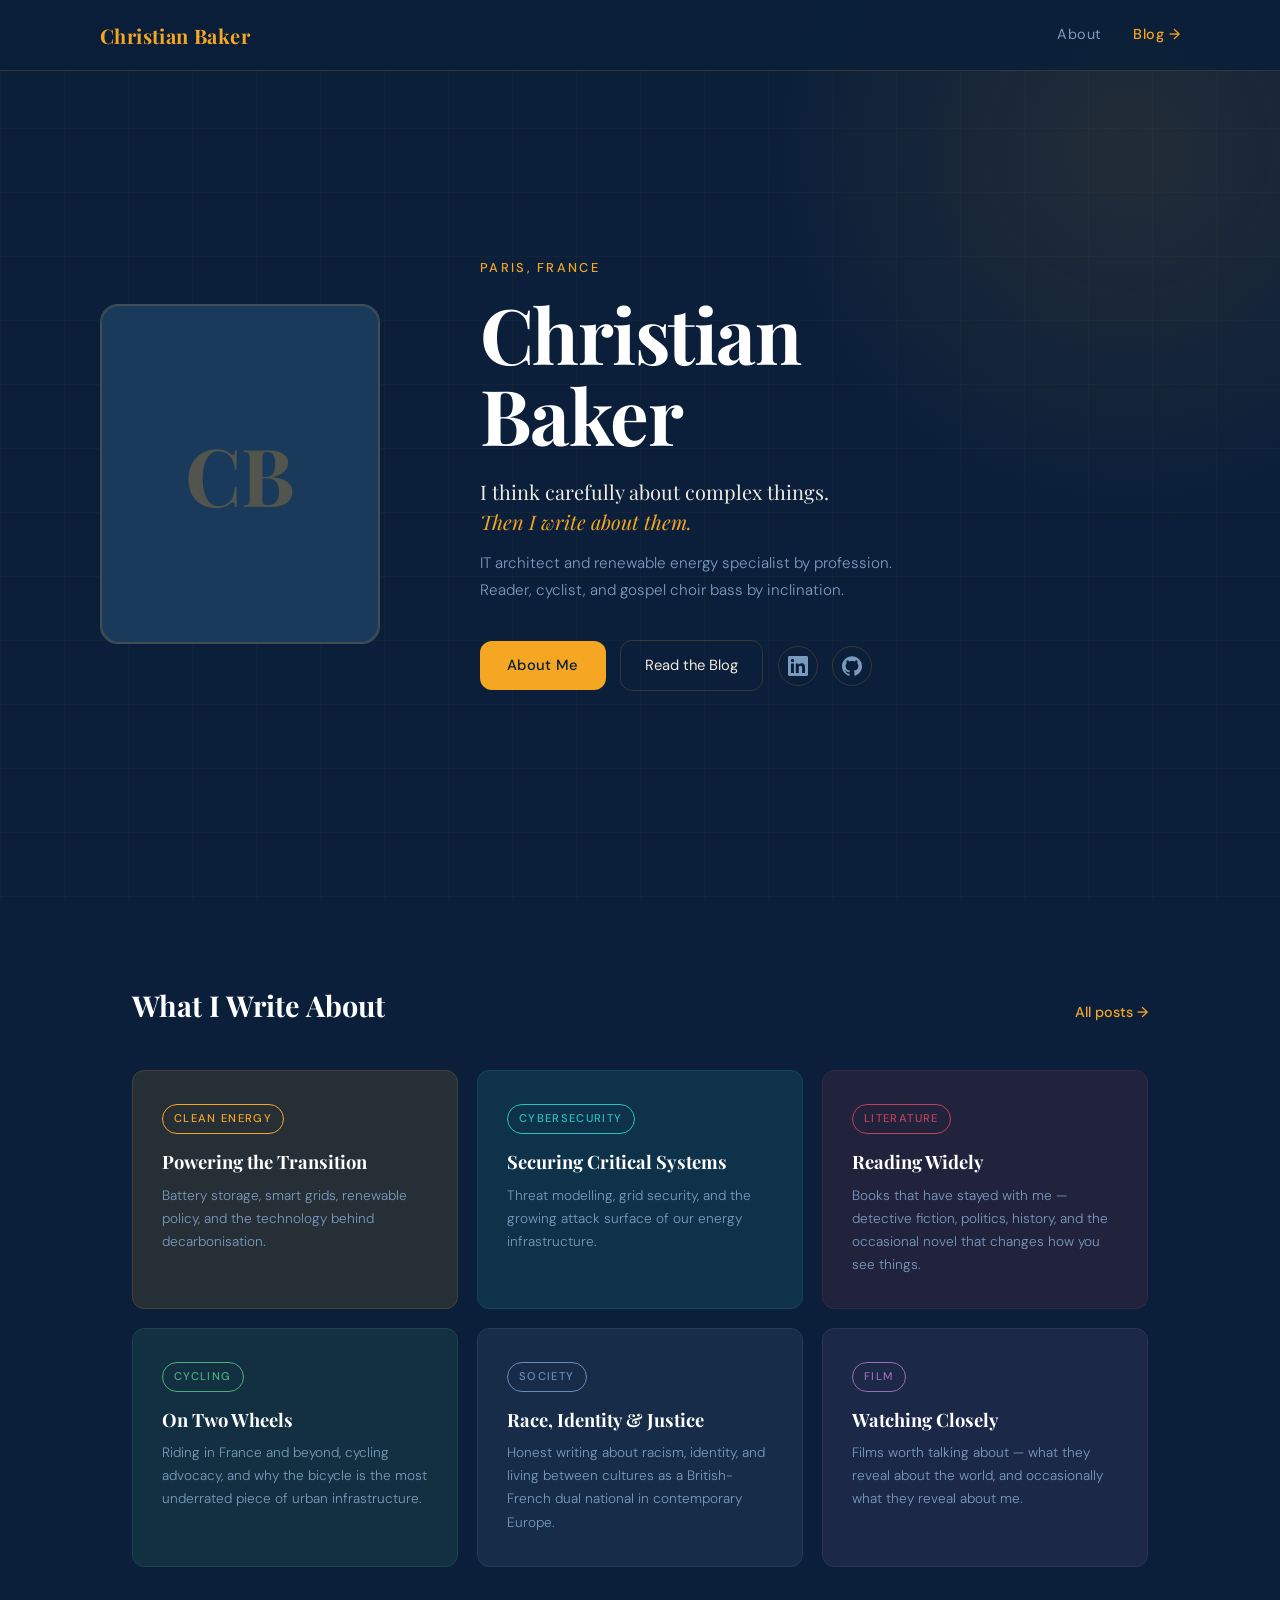
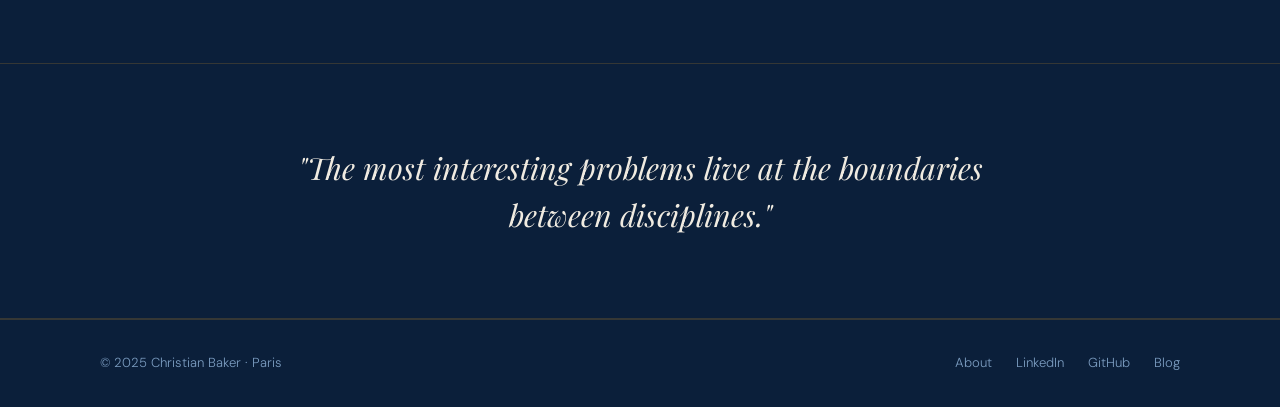
==== landing/index.html @ a22bab2f "Initial commit: personal blog and landing page" ====
<!DOCTYPE html>
<html lang="en">
<head>
  <meta charset="UTF-8" />
  <meta name="viewport" content="width=device-width, initial-scale=1.0" />
  <title>Christian Baker</title>
  <link rel="preconnect" href="https://fonts.googleapis.com" />
  <link rel="preconnect" href="https://fonts.gstatic.com" crossorigin />
  <link href="https://fonts.googleapis.com/css2?family=Playfair+Display:ital,wght@0,400;0,700;1,400&family=DM+Sans:wght@300;400;500&display=swap" rel="stylesheet" />
  <link rel="stylesheet" href="style.css" />
</head>
<body>

  <div class="bg-grid"></div>
  <div class="bg-glow"></div>

  <header class="site-header">
    <div class="header-inner">
      <a href="/" class="header-logo">Christian Baker</a>
      <nav>
        <a href="/about.html">About</a>
        <a href="/blog" class="nav-blog">Blog →</a>
      </nav>
    </div>
  </header>

  <main>

    <!-- Hero -->
    <section class="hero">
      <div class="hero-inner">

        <div class="hero-photo-col">
          <div class="photo-frame">
            <div class="photo-placeholder"><span>CB</span></div>
            <!-- Replace when photo is ready:
            <img src="assets/christian-baker.jpg" alt="Christian Baker" /> -->
          </div>
        </div>

        <div class="hero-text-col">
          <p class="hero-location">Paris, France</p>
          <h1 class="hero-name">Christian<br/>Baker</h1>
          <p class="hero-tagline">I think carefully about complex things.<br/>
            <em>Then I write about them.</em>
          </p>
          <p class="hero-sub">
            IT architect and renewable energy specialist by profession.
            Reader, cyclist, and gospel choir bass by inclination.
          </p>
          <div class="hero-links">
            <a href="/about.html" class="btn-primary">About Me</a>
            <a href="/blog" class="btn-outline">Read the Blog</a>
            <a href="https://www.linkedin.com/in/christian-baker-845965/" target="_blank" rel="noopener" class="icon-link" title="LinkedIn">
              <svg viewBox="0 0 24 24" fill="currentColor" width="20" height="20"><path d="M20.447 20.452h-3.554v-5.569c0-1.328-.027-3.037-1.852-3.037-1.853 0-2.136 1.445-2.136 2.939v5.667H9.351V9h3.414v1.561h.046c.477-.9 1.637-1.85 3.37-1.85 3.601 0 4.267 2.37 4.267 5.455v6.286zM5.337 7.433a2.062 2.062 0 01-2.063-2.065 2.064 2.064 0 112.063 2.065zm1.782 13.019H3.555V9h3.564v11.452zM22.225 0H1.771C.792 0 0 .774 0 1.729v20.542C0 23.227.792 24 1.771 24h20.451C23.2 24 24 23.227 24 22.271V1.729C24 .774 23.2 0 22.222 0h.003z"/></svg>
            </a>
            <a href="https://github.com/roadtowiganpier" target="_blank" rel="noopener" class="icon-link" title="GitHub">
              <svg viewBox="0 0 24 24" fill="currentColor" width="20" height="20"><path d="M12 .297c-6.63 0-12 5.373-12 12 0 5.303 3.438 9.8 8.205 11.385.6.113.82-.258.82-.577 0-.285-.01-1.04-.015-2.04-3.338.724-4.042-1.61-4.042-1.61C4.422 18.07 3.633 17.7 3.633 17.7c-1.087-.744.084-.729.084-.729 1.205.084 1.838 1.236 1.838 1.236 1.07 1.835 2.809 1.305 3.495.998.108-.776.417-1.305.76-1.605-2.665-.3-5.466-1.332-5.466-5.93 0-1.31.465-2.38 1.235-3.22-.135-.303-.54-1.523.105-3.176 0 0 1.005-.322 3.3 1.23.96-.267 1.98-.399 3-.405 1.02.006 2.04.138 3 .405 2.28-1.552 3.285-1.23 3.285-1.23.645 1.653.24 2.873.12 3.176.765.84 1.23 1.91 1.23 3.22 0 4.61-2.805 5.625-5.475 5.92.42.36.81 1.096.81 2.22 0 1.606-.015 2.896-.015 3.286 0 .315.21.69.825.57C20.565 22.092 24 17.592 24 12.297c0-6.627-5.373-12-12-12"/></svg>
            </a>
          </div>
        </div>

      </div>
    </section>

    <!-- Writing section -->
    <section class="writing">
      <div class="section-inner">
        <div class="writing-header">
          <h2 class="section-label">What I Write About</h2>
          <a href="/blog" class="all-posts-link">All posts →</a>
        </div>

        <div class="topic-grid">

          <a href="/blog/tag/energy" class="topic-card topic-energy">
            <div class="topic-bg"></div>
            <div class="topic-content">
              <span class="topic-tag">Clean Energy</span>
              <h3>Powering the Transition</h3>
              <p>Battery storage, smart grids, renewable policy, and the technology behind decarbonisation.</p>
            </div>
          </a>

          <a href="/blog/tag/cybersecurity" class="topic-card topic-cyber">
            <div class="topic-bg"></div>
            <div class="topic-content">
              <span class="topic-tag">Cybersecurity</span>
              <h3>Securing Critical Systems</h3>
              <p>Threat modelling, grid security, and the growing attack surface of our energy infrastructure.</p>
            </div>
          </a>

          <a href="/blog/tag/literature" class="topic-card topic-literature">
            <div class="topic-bg"></div>
            <div class="topic-content">
              <span class="topic-tag">Literature</span>
              <h3>Reading Widely</h3>
              <p>Books that have stayed with me — detective fiction, politics, history, and the occasional novel that changes how you see things.</p>
            </div>
          </a>

          <a href="/blog/tag/cycling" class="topic-card topic-cycling">
            <div class="topic-bg"></div>
            <div class="topic-content">
              <span class="topic-tag">Cycling</span>
              <h3>On Two Wheels</h3>
              <p>Riding in France and beyond, cycling advocacy, and why the bicycle is the most underrated piece of urban infrastructure.</p>
            </div>
          </a>

          <a href="/blog/tag/society" class="topic-card topic-society">
            <div class="topic-bg"></div>
            <div class="topic-content">
              <span class="topic-tag">Society</span>
              <h3>Race, Identity &amp; Justice</h3>
              <p>Honest writing about racism, identity, and living between cultures as a British-French dual national in contemporary Europe.</p>
            </div>
          </a>

          <a href="/blog/tag/film" class="topic-card topic-film">
            <div class="topic-bg"></div>
            <div class="topic-content">
              <span class="topic-tag">Film</span>
              <h3>Watching Closely</h3>
              <p>Films worth talking about — what they reveal about the world, and occasionally what they reveal about me.</p>
            </div>
          </a>

        </div>
      </div>
    </section>

    <!-- Pull quote -->
    <section class="pull-quote">
      <div class="section-inner">
        <blockquote>
          "The most interesting problems live at the boundaries between disciplines."
        </blockquote>
      </div>
    </section>

  </main>

  <footer>
    <div class="footer-inner">
      <span>© 2025 Christian Baker · Paris</span>
      <div class="footer-links">
        <a href="/about.html">About</a>
        <a href="https://www.linkedin.com/in/christian-baker-845965/" target="_blank" rel="noopener">LinkedIn</a>
        <a href="https://github.com/roadtowiganpier" target="_blank" rel="noopener">GitHub</a>
        <a href="/blog">Blog</a>
      </div>
    </div>
  </footer>

</body>
</html>
---- landing/style.css ----
/* ============================================
   Christian Baker — Site Stylesheet
   Palette: Deep navy + amber/solar gold
   Fonts: Playfair Display + DM Sans
   ============================================ */

:root {
  --navy:          #0B1F3A;
  --navy-mid:      #112847;
  --navy-light:    #1A3A5C;
  --amber:         #F5A623;
  --amber-light:   #FFB84D;
  --amber-glow:    rgba(245, 166, 35, 0.12);
  --white:         #FFFFFF;
  --off-white:     #F0EBE1;
  --text-muted:    #7A9BBF;
  --card-bg:       rgba(255,255,255,0.035);
  --border:        rgba(245, 166, 35, 0.18);

  /* Topic colours */
  --energy-color:    #F5A623;
  --cyber-color:     #2ABFBF;
  --literature-color:#C0405A;
  --cycling-color:   #4CAF7D;
  --society-color:   #6B8CBA;
  --film-color:      #9B6BB5;

  --font-display: 'Playfair Display', Georgia, serif;
  --font-body:    'DM Sans', system-ui, sans-serif;
  --radius:       12px;
  --max-width:    1080px;
}

*, *::before, *::after { box-sizing: border-box; margin: 0; padding: 0; }
html { scroll-behavior: smooth; }

body {
  background-color: var(--navy);
  color: var(--off-white);
  font-family: var(--font-body);
  font-weight: 300;
  line-height: 1.75;
  overflow-x: hidden;
}

a { color: inherit; text-decoration: none; }

/* ── Background ── */
.bg-grid {
  position: fixed; inset: 0;
  background-image:
    linear-gradient(rgba(245,166,35,0.035) 1px, transparent 1px),
    linear-gradient(90deg, rgba(245,166,35,0.035) 1px, transparent 1px);
  background-size: 64px 64px;
  pointer-events: none; z-index: 0;
}
.bg-glow {
  position: fixed; top: -250px; right: -250px;
  width: 800px; height: 800px;
  background: radial-gradient(circle, rgba(245,166,35,0.10) 0%, transparent 68%);
  pointer-events: none; z-index: 0;
}

/* ── Header ── */
.site-header {
  position: fixed; top: 0; left: 0; right: 0; z-index: 100;
  padding: 1.1rem 2rem;
  background: rgba(11,31,58,0.88);
  backdrop-filter: blur(14px);
  border-bottom: 1px solid var(--border);
}
.header-inner {
  max-width: var(--max-width); margin: 0 auto;
  display: flex; align-items: center; justify-content: space-between;
}
.header-logo {
  font-family: var(--font-display);
  font-size: 1.25rem; font-weight: 700;
  color: var(--amber); letter-spacing: 0.02em;
}
nav { display: flex; gap: 2rem; align-items: center; }
nav a {
  color: var(--text-muted); font-size: 0.9rem;
  font-weight: 400; letter-spacing: 0.03em;
  transition: color 0.2s;
}
nav a:hover { color: var(--off-white); }
nav .nav-blog { color: var(--amber); font-weight: 500; }
nav .nav-blog:hover { color: var(--amber-light); }

/* ── Shared layout ── */
section { position: relative; z-index: 1; }
.section-inner {
  max-width: var(--max-width); margin: 0 auto; padding: 0 2rem;
}

/* ── Buttons ── */
.btn-primary {
  display: inline-block;
  padding: 0.75rem 1.7rem;
  background: var(--amber); color: var(--navy);
  font-family: var(--font-body); font-weight: 500; font-size: 0.92rem;
  border-radius: var(--radius); transition: background 0.2s, transform 0.15s;
  letter-spacing: 0.02em;
}
.btn-primary:hover { background: var(--amber-light); transform: translateY(-1px); }

.btn-outline {
  display: inline-block;
  padding: 0.75rem 1.5rem;
  border: 1px solid var(--border); color: var(--off-white);
  font-family: var(--font-body); font-weight: 400; font-size: 0.92rem;
  border-radius: var(--radius); transition: border-color 0.2s, color 0.2s, background 0.2s;
}
.btn-outline:hover {
  border-color: var(--amber); color: var(--amber);
  background: var(--amber-glow);
}

.icon-link {
  display: inline-flex; align-items: center; justify-content: center;
  width: 40px; height: 40px;
  border: 1px solid var(--border); border-radius: 50%;
  color: var(--text-muted);
  transition: border-color 0.2s, color 0.2s, background 0.2s;
}
.icon-link:hover {
  border-color: var(--amber); color: var(--amber);
  background: var(--amber-glow);
}

/* ── Hero ── */
.hero {
  min-height: 100vh;
  display: flex; align-items: center;
  padding: 8rem 2rem 5rem;
}
.hero-inner {
  max-width: var(--max-width); margin: 0 auto; width: 100%;
  display: grid; grid-template-columns: 300px 1fr;
  gap: 5rem; align-items: center;
}

/* Photo */
.photo-frame {
  width: 280px; height: 340px;
  border-radius: 18px; overflow: hidden;
  border: 1px solid var(--border);
  background: var(--navy-light);
  position: relative;
}
.photo-frame::after {
  content: '';
  position: absolute; inset: 0;
  border-radius: 18px;
  box-shadow: inset 0 0 0 1px rgba(245,166,35,0.2);
}
.photo-frame img { width: 100%; height: 100%; object-fit: cover; display: block; }
.photo-placeholder {
  width: 100%; height: 100%;
  display: flex; align-items: center; justify-content: center;
}
.photo-placeholder span {
  font-family: var(--font-display);
  font-size: 5rem; font-weight: 700;
  color: var(--amber); opacity: 0.25;
}

/* Hero text */
.hero-location {
  font-size: 0.8rem; letter-spacing: 0.18em;
  text-transform: uppercase; color: var(--amber);
  font-weight: 500; margin-bottom: 0.9rem;
}
.hero-name {
  font-family: var(--font-display);
  font-size: clamp(3.2rem, 6vw, 5rem);
  font-weight: 700; line-height: 1.05;
  color: var(--white); margin-bottom: 1.4rem;
  letter-spacing: -0.02em;
}
.hero-tagline {
  font-family: var(--font-display);
  font-size: 1.25rem; font-weight: 400;
  color: var(--off-white); line-height: 1.5;
  margin-bottom: 0.8rem;
}
.hero-tagline em { color: var(--amber); font-style: italic; }
.hero-sub {
  font-size: 0.95rem; color: var(--text-muted);
  max-width: 440px; margin-bottom: 2.2rem; line-height: 1.8;
}
.hero-links {
  display: flex; gap: 0.9rem;
  flex-wrap: wrap; align-items: center;
}

/* ── Writing / Topic Grid ── */
.writing {
  padding: 5rem 2rem 6rem;
}
.writing-header {
  display: flex; align-items: baseline;
  justify-content: space-between;
  margin-bottom: 2.5rem;
}
.section-label {
  font-family: var(--font-display);
  font-size: 1.8rem; font-weight: 700;
  color: var(--white);
}
.all-posts-link {
  color: var(--amber); font-size: 0.9rem;
  font-weight: 500; transition: color 0.2s;
}
.all-posts-link:hover { color: var(--amber-light); }

.topic-grid {
  display: grid;
  grid-template-columns: repeat(3, 1fr);
  grid-template-rows: auto auto;
  gap: 1.2rem;
}

/* Base card */
.topic-card {
  position: relative; overflow: hidden;
  border-radius: var(--radius);
  border: 1px solid rgba(255,255,255,0.07);
  padding: 2rem 1.8rem 2rem;
  display: block;
  cursor: pointer;
  transition: transform 0.25s, border-color 0.25s, box-shadow 0.25s;
  min-height: 220px;
}
.topic-card:hover {
  transform: translateY(-4px);
  box-shadow: 0 12px 40px rgba(0,0,0,0.3);
}
.topic-bg {
  position: absolute; inset: 0;
  opacity: 0.12;
  transition: opacity 0.25s;
}
.topic-card:hover .topic-bg { opacity: 0.2; }
.topic-content { position: relative; z-index: 1; }

.topic-tag {
  display: inline-block;
  font-size: 0.7rem; font-weight: 500;
  letter-spacing: 0.12em; text-transform: uppercase;
  padding: 0.25rem 0.7rem;
  border-radius: 50px;
  margin-bottom: 1rem;
  border: 1px solid currentColor;
}
.topic-card h3 {
  font-family: var(--font-display);
  font-size: 1.15rem; font-weight: 700;
  color: var(--white); margin-bottom: 0.6rem;
  line-height: 1.3;
}
.topic-card p {
  font-size: 0.85rem; color: var(--text-muted);
  line-height: 1.7;
}

/* Per-topic colours */
.topic-energy  { border-color: rgba(245,166,35,0.25); }
.topic-energy  .topic-bg  { background: var(--energy-color); }
.topic-energy  .topic-tag { color: var(--energy-color); }
.topic-energy:hover        { border-color: var(--energy-color); }

.topic-cyber   { border-color: rgba(42,191,191,0.25); }
.topic-cyber   .topic-bg  { background: var(--cyber-color); }
.topic-cyber   .topic-tag { color: var(--cyber-color); }
.topic-cyber:hover         { border-color: var(--cyber-color); }

.topic-literature { border-color: rgba(192,64,90,0.25); }
.topic-literature .topic-bg  { background: var(--literature-color); }
.topic-literature .topic-tag { color: var(--literature-color); }
.topic-literature:hover       { border-color: var(--literature-color); }

.topic-cycling  { border-color: rgba(76,175,125,0.25); }
.topic-cycling  .topic-bg  { background: var(--cycling-color); }
.topic-cycling  .topic-tag { color: var(--cycling-color); }
.topic-cycling:hover        { border-color: var(--cycling-color); }

.topic-society  { border-color: rgba(107,140,186,0.25); }
.topic-society  .topic-bg  { background: var(--society-color); }
.topic-society  .topic-tag { color: var(--society-color); }
.topic-society:hover        { border-color: var(--society-color); }

.topic-film     { border-color: rgba(155,107,181,0.25); }
.topic-film     .topic-bg  { background: var(--film-color); }
.topic-film     .topic-tag { color: var(--film-color); }
.topic-film:hover           { border-color: var(--film-color); }

/* ── Pull quote ── */
.pull-quote {
  padding: 5rem 2rem;
  text-align: center;
  border-top: 1px solid var(--border);
  border-bottom: 1px solid var(--border);
}
.pull-quote blockquote {
  font-family: var(--font-display);
  font-size: clamp(1.3rem, 3vw, 1.9rem);
  font-style: italic; font-weight: 400;
  color: var(--off-white);
  max-width: 700px; margin: 0 auto;
  line-height: 1.55;
}

/* ── Footer ── */
footer {
  position: relative; z-index: 1;
  padding: 2rem;
  border-top: 1px solid var(--border);
}
.footer-inner {
  max-width: var(--max-width); margin: 0 auto;
  display: flex; align-items: center;
  justify-content: space-between; flex-wrap: wrap;
  gap: 1rem; font-size: 0.82rem; color: var(--text-muted);
}
.footer-links { display: flex; gap: 1.5rem; }
.footer-links a { color: var(--text-muted); transition: color 0.2s; }
.footer-links a:hover { color: var(--amber); }

/* ============================================
   About Page
   ============================================ */
.about-page main {
  padding-top: 7rem;
}
.about-hero {
  padding: 4rem 2rem 3rem;
  border-bottom: 1px solid var(--border);
}
.about-hero-inner {
  max-width: var(--max-width); margin: 0 auto;
  display: grid; grid-template-columns: 220px 1fr;
  gap: 4rem; align-items: center;
}
.about-photo-frame {
  width: 200px; height: 240px;
  border-radius: 14px; overflow: hidden;
  border: 1px solid var(--border);
  background: var(--navy-light);
}
.about-photo-frame img { width: 100%; height: 100%; object-fit: cover; }
.about-photo-placeholder {
  width: 100%; height: 100%;
  display: flex; align-items: center; justify-content: center;
}
.about-photo-placeholder span {
  font-family: var(--font-display);
  font-size: 3.5rem; font-weight: 700;
  color: var(--amber); opacity: 0.25;
}
.about-headline {
  font-family: var(--font-display);
  font-size: clamp(2rem, 4vw, 3rem);
  font-weight: 700; color: var(--white);
  line-height: 1.1; margin-bottom: 0.8rem;
}
.about-strapline {
  font-size: 1rem; color: var(--amber);
  font-weight: 400; margin-bottom: 1.2rem;
}
.about-intro {
  font-size: 0.95rem; color: var(--text-muted);
  max-width: 520px; line-height: 1.85;
}

/* About body */
.about-body { padding: 4rem 2rem 5rem; }
.about-body-inner {
  max-width: var(--max-width); margin: 0 auto;
  display: grid; grid-template-columns: 1fr 280px;
  gap: 5rem; align-items: start;
}

.about-section { margin-bottom: 3rem; }
.about-section-title {
  font-family: var(--font-display);
  font-size: 1.3rem; font-weight: 700;
  color: var(--white); margin-bottom: 1rem;
  padding-bottom: 0.5rem;
  border-bottom: 2px solid var(--amber);
  display: inline-block;
}
.about-section p {
  font-size: 0.95rem; color: var(--text-muted);
  line-height: 1.85; margin-bottom: 0.9rem;
}

/* Credentials sidebar */
.credentials { display: flex; flex-direction: column; gap: 1rem; padding-top: 0.5rem; }
.credential-card {
  background: var(--card-bg);
  border: 1px solid var(--border);
  border-left: 3px solid var(--amber);
  border-radius: var(--radius);
  padding: 1.2rem 1.4rem;
}
.credential-card h4 {
  font-size: 0.85rem; font-weight: 500;
  color: var(--white); margin-bottom: 0.25rem;
}
.credential-card p {
  font-size: 0.78rem; color: var(--text-muted);
  line-height: 1.5;
}
.credential-card .cred-year {
  font-size: 0.72rem; color: var(--amber);
  font-weight: 500; margin-top: 0.4rem;
  display: block;
}

.about-cta-row {
  display: flex; gap: 1rem;
  flex-wrap: wrap; margin-top: 2rem;
}

/* ── Responsive ── */
@media (max-width: 900px) {
  .hero-inner { grid-template-columns: 1fr; text-align: center; gap: 2.5rem; }
  .hero-photo-col { display: flex; justify-content: center; }
  .photo-frame { width: 200px; height: 240px; }
  .hero-sub { margin: 0 auto 2.2rem; }
  .hero-links { justify-content: center; }
  .topic-grid { grid-template-columns: repeat(2, 1fr); }
  .about-hero-inner { grid-template-columns: 1fr; }
  .about-body-inner { grid-template-columns: 1fr; gap: 2.5rem; }
  .credentials { display: grid; grid-template-columns: 1fr 1fr; }
}
@media (max-width: 600px) {
  .hero { padding: 7rem 1.5rem 3rem; }
  .topic-grid { grid-template-columns: 1fr; }
  .credentials { grid-template-columns: 1fr; }
  nav a:not(.nav-blog) { display: none; }
  .section-inner { padding: 0 1.5rem; }
}
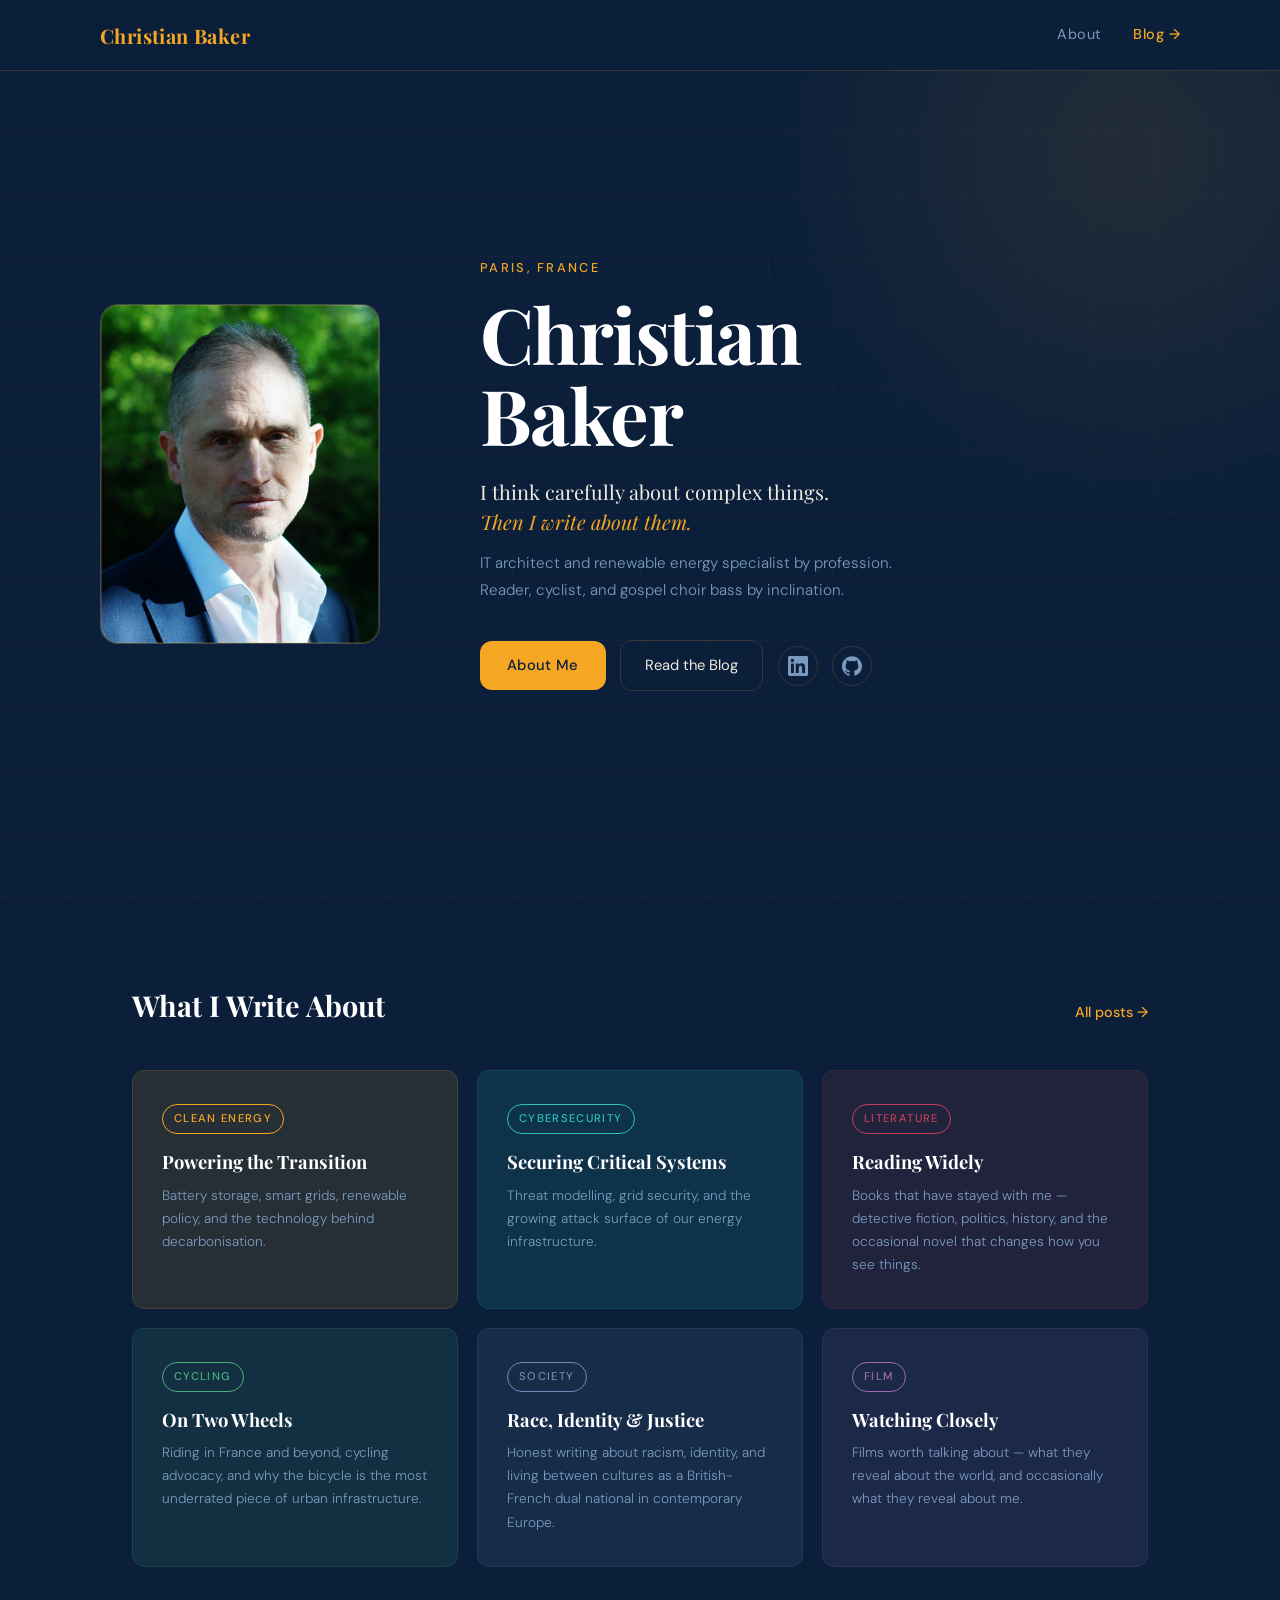
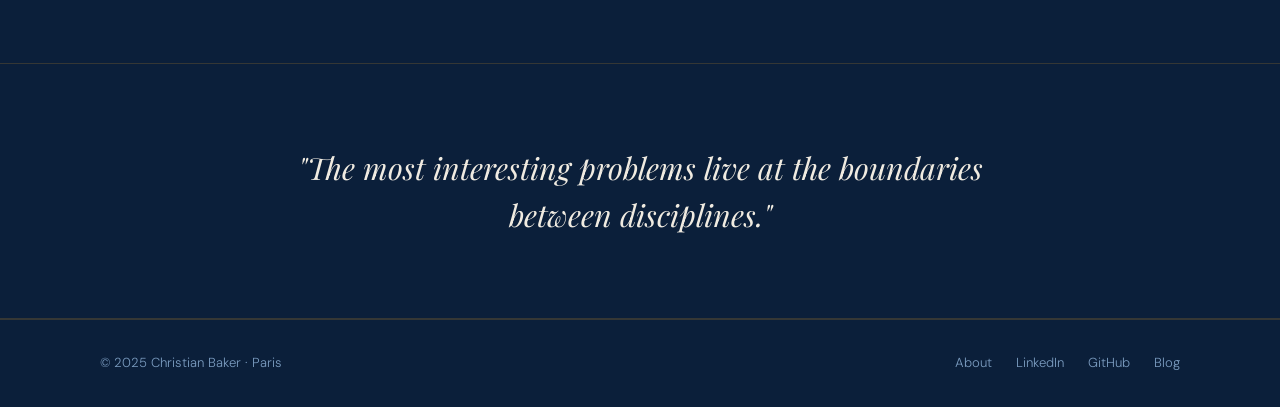
==== commit 436d5967: "Addition photo" ====
--- a/landing/index.html
+++ b/landing/index.html
@@ -32,9 +32,8 @@
 
         <div class="hero-photo-col">
           <div class="photo-frame">
-            <div class="photo-placeholder"><span>CB</span></div>
-            <!-- Replace when photo is ready:
-            <img src="assets/christian-baker.jpg" alt="Christian Baker" /> -->
+            <!--<div class="photo-placeholder"><span>CB</span></div> -->
+            <img src="assets/christian-baker.jpg" alt="Christian Baker" /> 
           </div>
         </div>
 
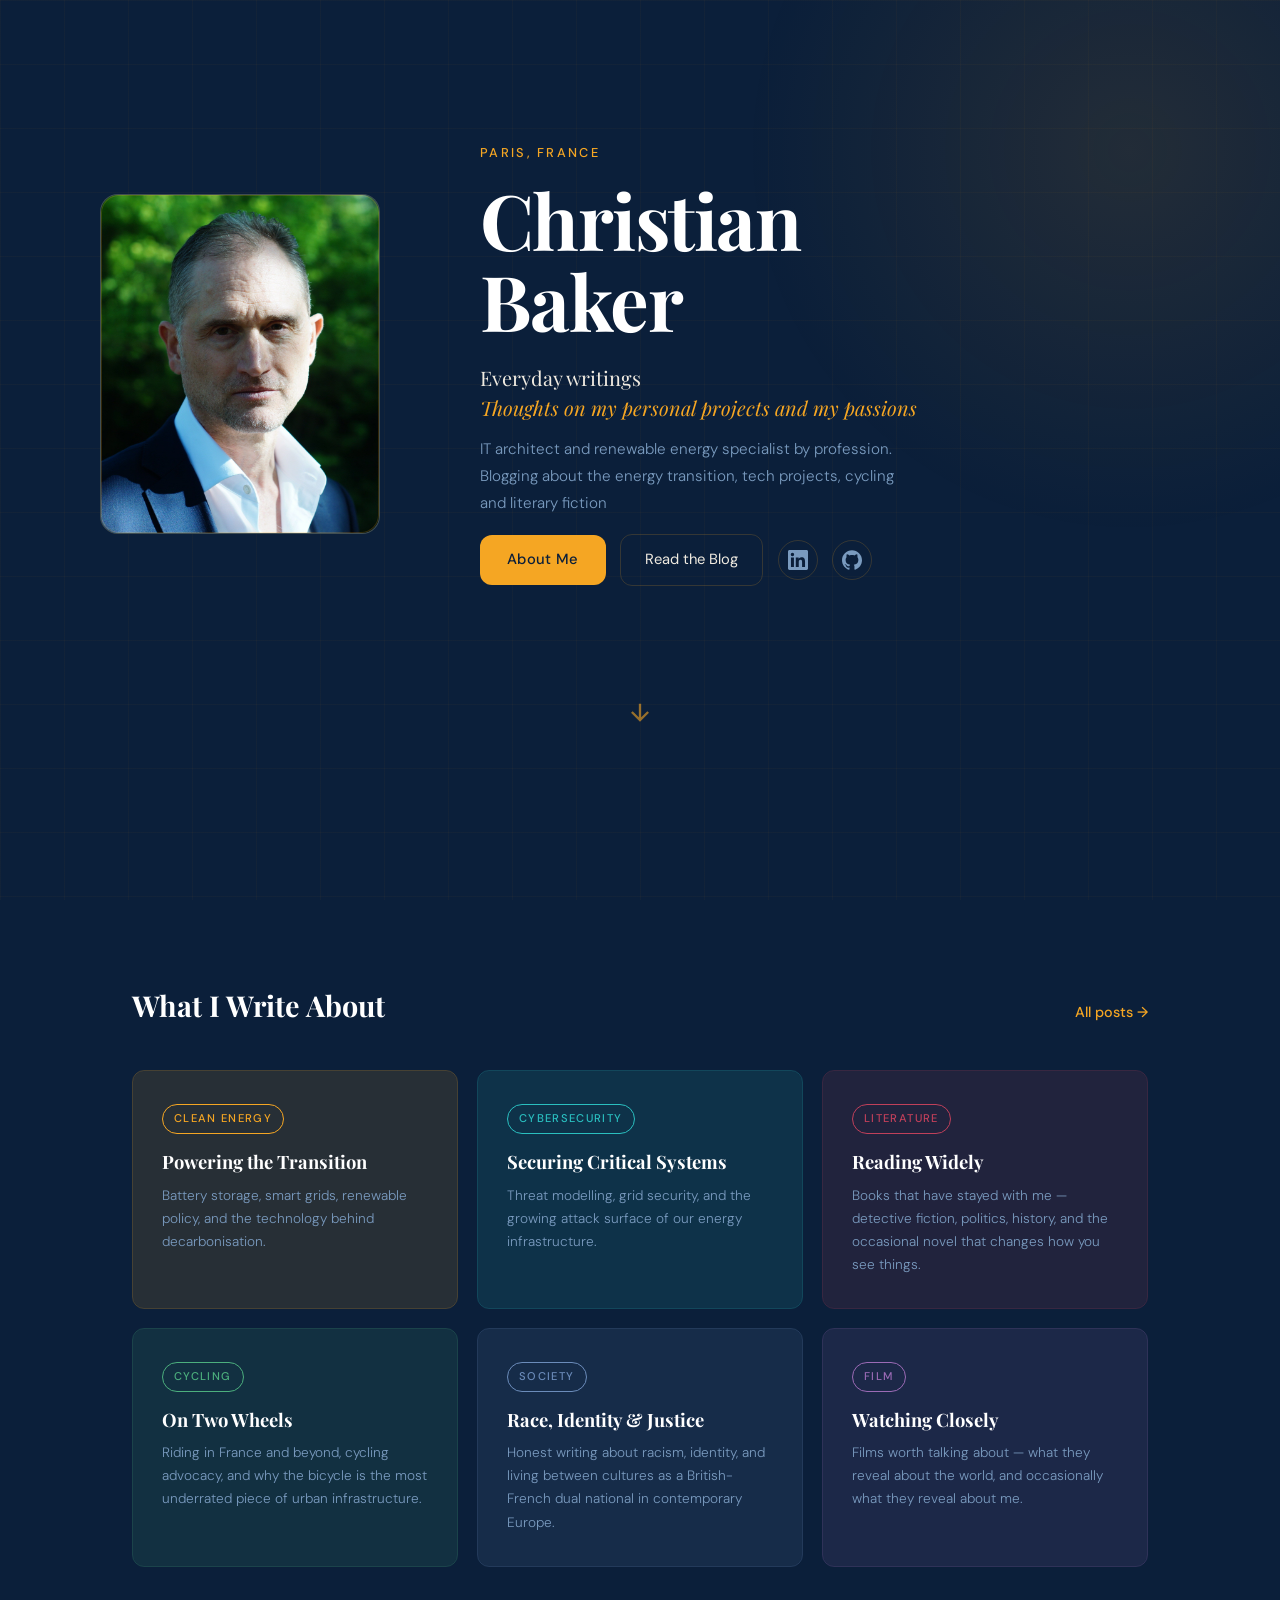
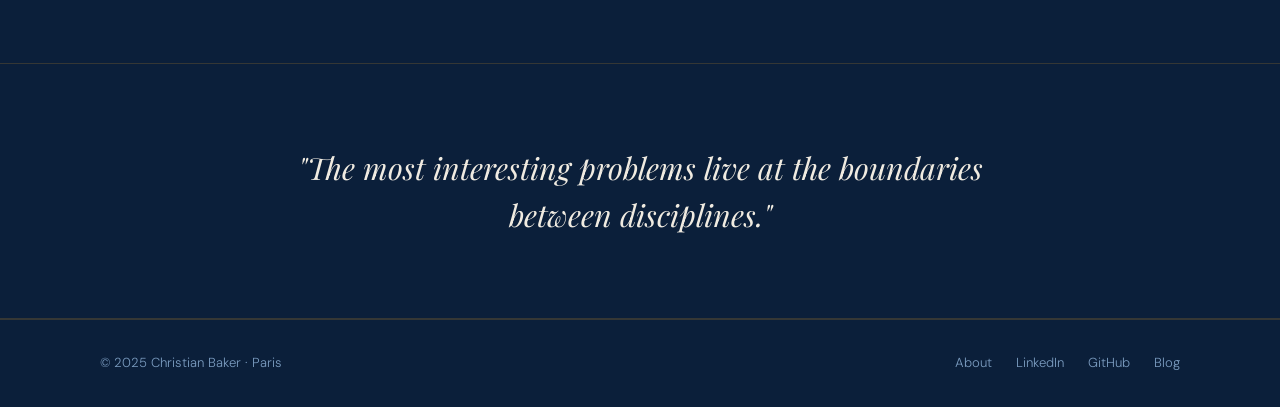
==== commit f77cdc2b: "Arrow to links of blog" ====
--- a/landing/index.html
+++ b/landing/index.html
@@ -14,16 +14,6 @@
   <div class="bg-grid"></div>
   <div class="bg-glow"></div>
 
-  <header class="site-header">
-    <div class="header-inner">
-      <a href="/" class="header-logo">Christian Baker</a>
-      <nav>
-        <a href="/about.html">About</a>
-        <a href="/blog" class="nav-blog">Blog →</a>
-      </nav>
-    </div>
-  </header>
-
   <main>
 
     <!-- Hero -->
@@ -33,20 +23,20 @@
         <div class="hero-photo-col">
           <div class="photo-frame">
             <!--<div class="photo-placeholder"><span>CB</span></div> -->
-            <img src="assets/christian-baker.jpg" alt="Christian Baker" /> 
+            <img src="assets/christian-baker.jpg" aslt="Christian Baker" /> 
           </div>
         </div>
 
         <div class="hero-text-col">
           <p class="hero-location">Paris, France</p>
           <h1 class="hero-name">Christian<br/>Baker</h1>
-          <p class="hero-tagline">I think carefully about complex things.<br/>
-            <em>Then I write about them.</em>
+          <p class="hero-tagline">Everyday writings<br/>
+            <em>Thoughts on my personal projects and my passions</em>
           </p>
           <p class="hero-sub">
             IT architect and renewable energy specialist by profession.
-            Reader, cyclist, and gospel choir bass by inclination.
-          </p>
+            Blogging about the energy transition, tech projects, cycling and literary fiction 
+          </p>  
           <div class="hero-links">
             <a href="/about.html" class="btn-primary">About Me</a>
             <a href="/blog" class="btn-outline">Read the Blog</a>
@@ -58,8 +48,16 @@
             </a>
           </div>
         </div>
+          
+          <!-- Scroll indicator -->
+          <div class="scroll-arrow">
+            <svg viewBox="0 0 24 24" fill="none" stroke="currentColor" stroke-width="2" width="28" height="28">
+              <path d="M12 5v14M5 12l7 7 7-7"/>
+            </svg>
+          </div>
+          
+      </div>
 
-      </div>
     </section>
 
     <!-- Writing section -->
@@ -153,5 +151,13 @@
     </div>
   </footer>
 
+<script>
+    document.querySelector('.scroll-arrow').addEventListener('click', () => {
+      document.querySelector('.writing').scrollIntoView({ behavior: 'smooth' });
+    });
+  </script>
+
+
+
 </body>
 </html>
--- a/landing/style.css
+++ b/landing/style.css
@@ -61,33 +61,6 @@
   pointer-events: none; z-index: 0;
 }
 
-/* ── Header ── */
-.site-header {
-  position: fixed; top: 0; left: 0; right: 0; z-index: 100;
-  padding: 1.1rem 2rem;
-  background: rgba(11,31,58,0.88);
-  backdrop-filter: blur(14px);
-  border-bottom: 1px solid var(--border);
-}
-.header-inner {
-  max-width: var(--max-width); margin: 0 auto;
-  display: flex; align-items: center; justify-content: space-between;
-}
-.header-logo {
-  font-family: var(--font-display);
-  font-size: 1.25rem; font-weight: 700;
-  color: var(--amber); letter-spacing: 0.02em;
-}
-nav { display: flex; gap: 2rem; align-items: center; }
-nav a {
-  color: var(--text-muted); font-size: 0.9rem;
-  font-weight: 400; letter-spacing: 0.03em;
-  transition: color 0.2s;
-}
-nav a:hover { color: var(--off-white); }
-nav .nav-blog { color: var(--amber); font-weight: 500; }
-nav .nav-blog:hover { color: var(--amber-light); }
-
 /* ── Shared layout ── */
 section { position: relative; z-index: 1; }
 .section-inner {
@@ -133,7 +106,7 @@
 .hero {
   min-height: 100vh;
   display: flex; align-items: center;
-  padding: 8rem 2rem 5rem;
+  padding: 3rem 2rem 5rem;
 }
 .hero-inner {
   max-width: var(--max-width); margin: 0 auto; width: 100%;
@@ -188,11 +161,29 @@
 .hero-tagline em { color: var(--amber); font-style: italic; }
 .hero-sub {
   font-size: 0.95rem; color: var(--text-muted);
-  max-width: 440px; margin-bottom: 2.2rem; line-height: 1.8;
+  max-width: 440px; margin-bottom: 1rem;
+  line-height: 1.8;
 }
 .hero-links {
   display: flex; gap: 0.9rem;
   flex-wrap: wrap; align-items: center;
+}
+
+/* ── Scroll arrow ── */
+.scroll-arrow {
+  grid-column: 1 / -1;
+  display: flex;
+  justify-content: center;
+  padding-top: 2rem;
+  color: var(--amber);
+  opacity: 0.6;
+  animation: bounce 2s ease-in-out infinite;
+}
+.scroll-arrow:hover { opacity: 1; cursor: pointer; }
+
+@keyframes bounce {
+  0%, 100% { transform: translateY(0); }
+  50%       { transform: translateY(8px); }
 }
 
 /* ── Writing / Topic Grid ── */
@@ -429,7 +420,7 @@
   .hero-inner { grid-template-columns: 1fr; text-align: center; gap: 2.5rem; }
   .hero-photo-col { display: flex; justify-content: center; }
   .photo-frame { width: 200px; height: 240px; }
-  .hero-sub { margin: 0 auto 2.2rem; }
+  .hero-sub { margin: 0 auto 1rem; }
   .hero-links { justify-content: center; }
   .topic-grid { grid-template-columns: repeat(2, 1fr); }
   .about-hero-inner { grid-template-columns: 1fr; }
@@ -437,9 +428,8 @@
   .credentials { display: grid; grid-template-columns: 1fr 1fr; }
 }
 @media (max-width: 600px) {
-  .hero { padding: 7rem 1.5rem 3rem; }
+  .hero { padding: 3rem 1.5rem 3rem; }
   .topic-grid { grid-template-columns: 1fr; }
   .credentials { grid-template-columns: 1fr; }
-  nav a:not(.nav-blog) { display: none; }
   .section-inner { padding: 0 1.5rem; }
 }
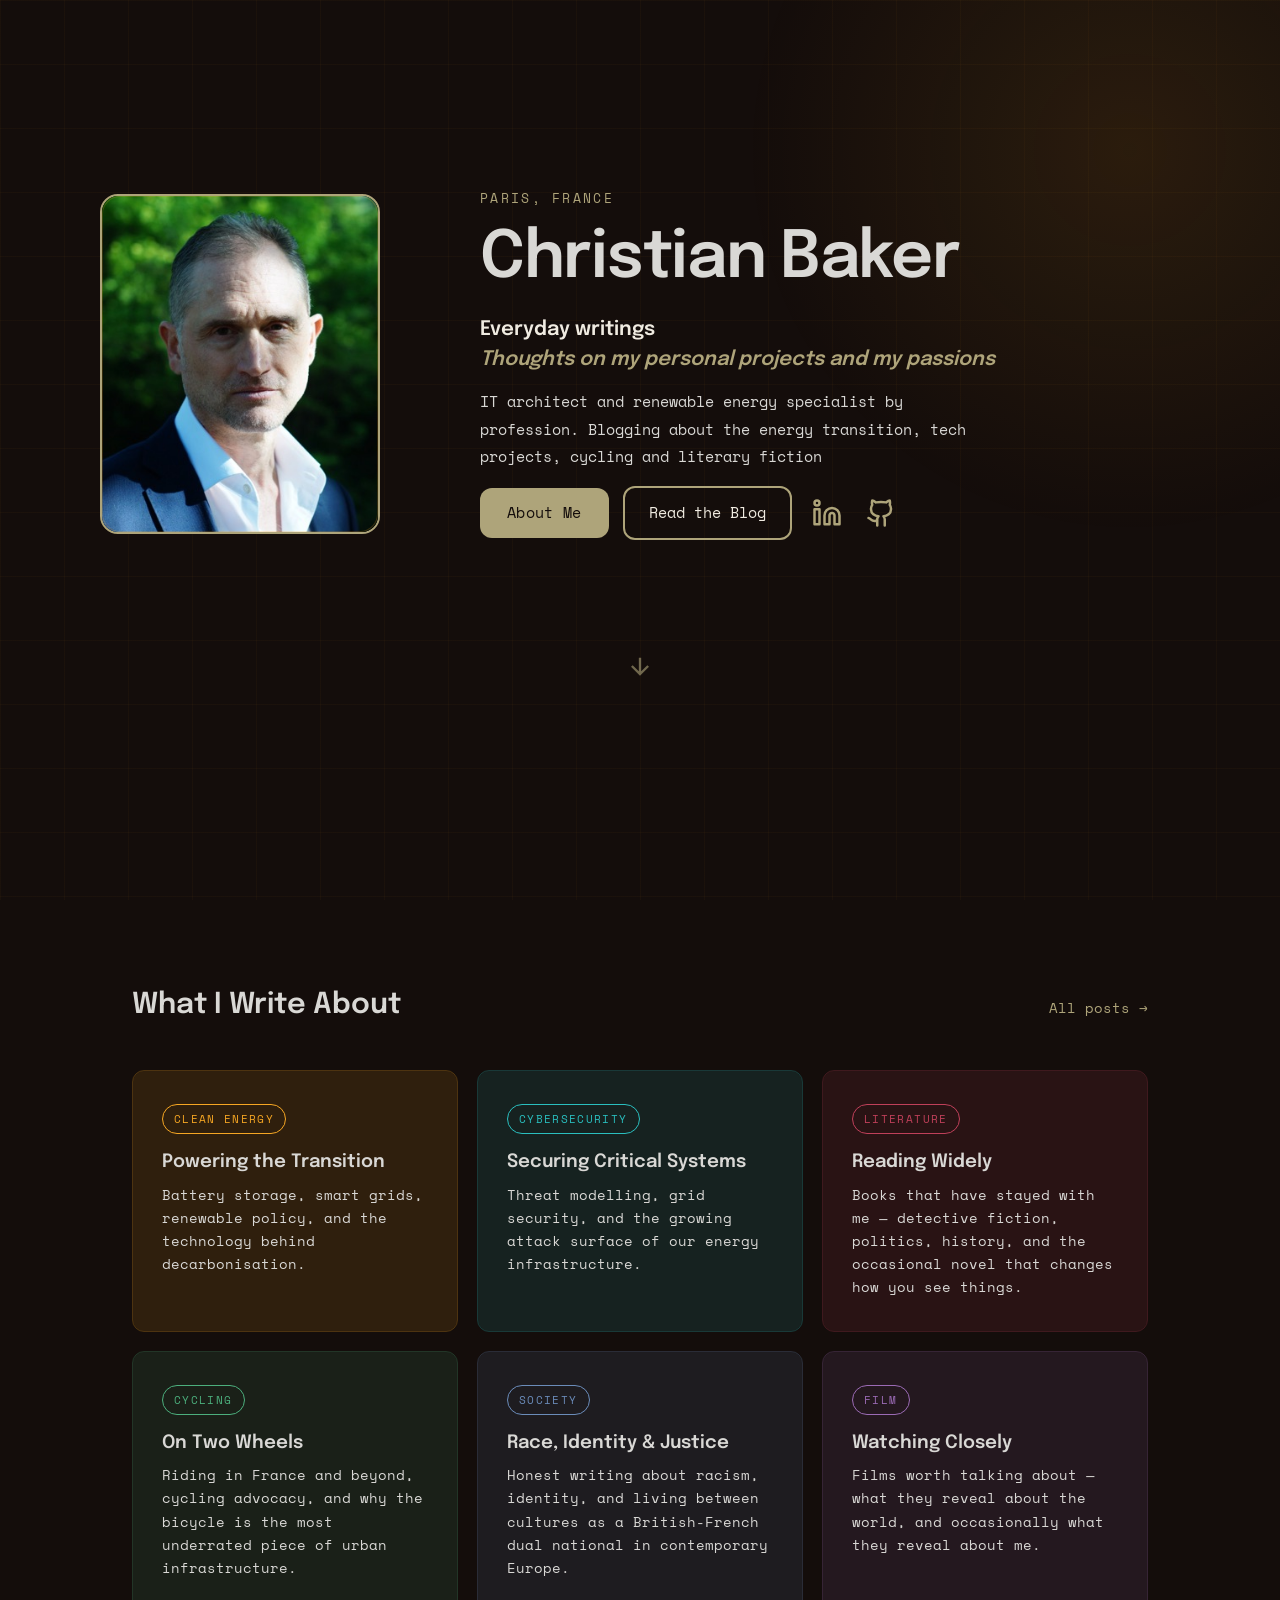
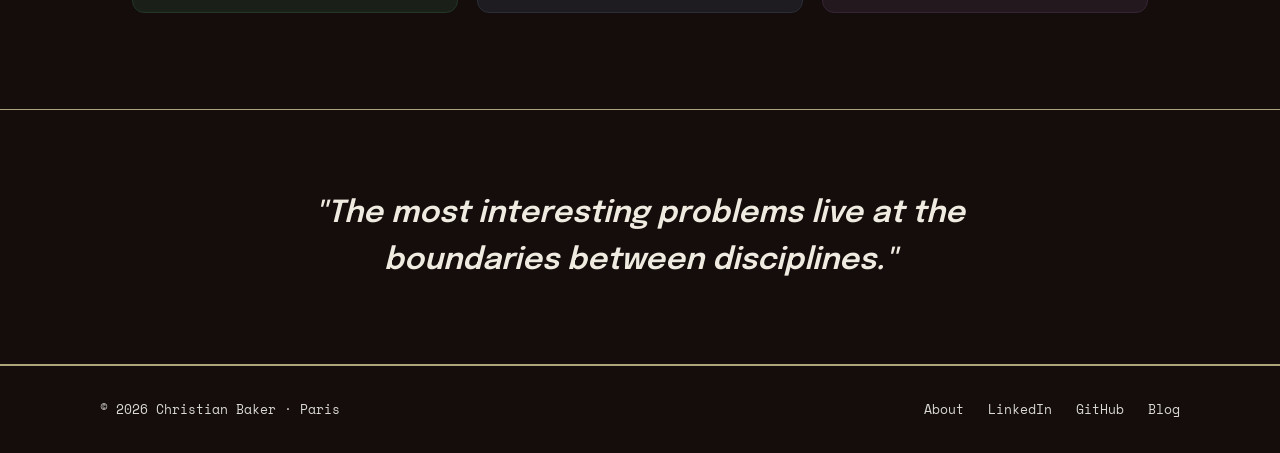
==== commit 342f7bc5: "New design" ====
--- a/landing/index.html
+++ b/landing/index.html
@@ -29,7 +29,7 @@
 
         <div class="hero-text-col">
           <p class="hero-location">Paris, France</p>
-          <h1 class="hero-name">Christian<br/>Baker</h1>
+          <h1 class="hero-name">Christian Baker</h1>
           <p class="hero-tagline">Everyday writings<br/>
             <em>Thoughts on my personal projects and my passions</em>
           </p>
@@ -41,10 +41,16 @@
             <a href="/about.html" class="btn-primary">About Me</a>
             <a href="/blog" class="btn-outline">Read the Blog</a>
             <a href="https://www.linkedin.com/in/christian-baker-845965/" target="_blank" rel="noopener" class="icon-link" title="LinkedIn">
-              <svg viewBox="0 0 24 24" fill="currentColor" width="20" height="20"><path d="M20.447 20.452h-3.554v-5.569c0-1.328-.027-3.037-1.852-3.037-1.853 0-2.136 1.445-2.136 2.939v5.667H9.351V9h3.414v1.561h.046c.477-.9 1.637-1.85 3.37-1.85 3.601 0 4.267 2.37 4.267 5.455v6.286zM5.337 7.433a2.062 2.062 0 01-2.063-2.065 2.064 2.064 0 112.063 2.065zm1.782 13.019H3.555V9h3.564v11.452zM22.225 0H1.771C.792 0 0 .774 0 1.729v20.542C0 23.227.792 24 1.771 24h20.451C23.2 24 24 23.227 24 22.271V1.729C24 .774 23.2 0 22.222 0h.003z"/></svg>
+              <svg viewBox="0 0 24 24" width="30" height="30" fill="none" stroke="currentColor" stroke-width="2" stroke-linecap="round" stroke-linejoin="round">
+                <path d="M16 8C17.5913 8 19.1174 8.63214 20.2426 9.75736C21.3679 10.8826 22 12.4087 22 14V21H18V14C18 13.4696 17.7893 12.9609 17.4142 12.5858C17.0391 12.2107 16.5304 12 16 12C15.4696 12 14.9609 12.2107 14.5858 12.5858C14.2107 12.9609 14 13.4696 14 14V21H10V14C10 12.4087 10.6321 10.8826 11.7574 9.75736C12.8826 8.63214 14.4087 8 16 8Z"/>
+                <path d="M6 9H2V21H6V9Z"/>
+                <path d="M4 6C5.10457 6 6 5.10457 6 4C6 2.89543 5.10457 2 4 2C2.89543 2 2 2.89543 2 4C2 5.10457 2.89543 6 4 6Z"/>
+              </svg>
             </a>
             <a href="https://github.com/roadtowiganpier" target="_blank" rel="noopener" class="icon-link" title="GitHub">
-              <svg viewBox="0 0 24 24" fill="currentColor" width="20" height="20"><path d="M12 .297c-6.63 0-12 5.373-12 12 0 5.303 3.438 9.8 8.205 11.385.6.113.82-.258.82-.577 0-.285-.01-1.04-.015-2.04-3.338.724-4.042-1.61-4.042-1.61C4.422 18.07 3.633 17.7 3.633 17.7c-1.087-.744.084-.729.084-.729 1.205.084 1.838 1.236 1.838 1.236 1.07 1.835 2.809 1.305 3.495.998.108-.776.417-1.305.76-1.605-2.665-.3-5.466-1.332-5.466-5.93 0-1.31.465-2.38 1.235-3.22-.135-.303-.54-1.523.105-3.176 0 0 1.005-.322 3.3 1.23.96-.267 1.98-.399 3-.405 1.02.006 2.04.138 3 .405 2.28-1.552 3.285-1.23 3.285-1.23.645 1.653.24 2.873.12 3.176.765.84 1.23 1.91 1.23 3.22 0 4.61-2.805 5.625-5.475 5.92.42.36.81 1.096.81 2.22 0 1.606-.015 2.896-.015 3.286 0 .315.21.69.825.57C20.565 22.092 24 17.592 24 12.297c0-6.627-5.373-12-12-12"/></svg>
+              <svg viewBox="0 0 24 24" width="30" height="30" fill="none" stroke="currentColor" stroke-width="2" stroke-linecap="round" stroke-linejoin="round">
+                <path d="M15 22V18C15.1391 16.7473 14.7799 15.4901 14 14.5C17 14.5 20 12.5 20 9C20.08 7.75 19.73 6.52 19 5.5C19.28 4.35 19.28 3.15 19 2C19 2 18 2 16 3.5C13.36 3 10.64 3 7.99998 3.5C5.99998 2 4.99998 2 4.99998 2C4.69998 3.15 4.69998 4.35 4.99998 5.5C4.27185 6.51588 3.91845 7.75279 3.99998 9C3.99998 12.5 6.99998 14.5 9.99998 14.5C9.60998 14.99 9.31998 15.55 9.14998 16.15C8.97998 16.75 8.92998 17.38 8.99998 18M8.99998 18V22M8.99998 18C4.48998 20 4 16 2 16"/>
+              </svg>
             </a>
           </div>
         </div>
@@ -141,7 +147,7 @@
 
   <footer>
     <div class="footer-inner">
-      <span>© 2025 Christian Baker · Paris</span>
+      <span>© <span id="footer-year"></span> Christian Baker · Paris</span>
       <div class="footer-links">
         <a href="/about.html">About</a>
         <a href="https://www.linkedin.com/in/christian-baker-845965/" target="_blank" rel="noopener">LinkedIn</a>
@@ -151,13 +157,13 @@
     </div>
   </footer>
 
-<script>
+  <script>
     document.querySelector('.scroll-arrow').addEventListener('click', () => {
       document.querySelector('.writing').scrollIntoView({ behavior: 'smooth' });
     });
+
+    document.getElementById('footer-year').textContent = new Date().getFullYear();
   </script>
-
-
 
 </body>
 </html>
--- a/landing/style.css
+++ b/landing/style.css
@@ -1,21 +1,37 @@
 /* ============================================
    Christian Baker — Site Stylesheet
-   Palette: Deep navy + amber/solar gold
-   Fonts: Playfair Display + DM Sans
+   Palette: Deep brown + muted amber
+   Fonts: Epilogue + Space Mono
    ============================================ */
 
+@font-face {
+  font-family: 'Space Mono';
+  src: url('./fonts/SpaceMono-Regular.woff2') format('woff2');
+  font-weight: 400;
+  font-style: normal;
+  font-display: swap;
+}
+
+@font-face {
+  font-family: 'Epilogue';
+  src: url('./fonts/Epilogue-SemiBold.woff2') format('woff2');
+  font-weight: 600;
+  font-style: normal;
+  font-display: swap;
+}
+
 :root {
-  --navy:          #0B1F3A;
+  --brown-dark:          #140D0B;
   --navy-mid:      #112847;
   --navy-light:    #1A3A5C;
-  --amber:         #F5A623;
-  --amber-light:   #FFB84D;
+  --amber:         #AEA47A;
+  --amber-light:   #c9b45e;
   --amber-glow:    rgba(245, 166, 35, 0.12);
-  --white:         #FFFFFF;
+  --white:         #D9D8D5;
   --off-white:     #F0EBE1;
-  --text-muted:    #7A9BBF;
+  --text-muted:    #D9D8D5;
   --card-bg:       rgba(255,255,255,0.035);
-  --border:        rgba(245, 166, 35, 0.18);
+  --border:        #AEA47A;
 
   /* Topic colours */
   --energy-color:    #F5A623;
@@ -25,8 +41,8 @@
   --society-color:   #6B8CBA;
   --film-color:      #9B6BB5;
 
-  --font-display: 'Playfair Display', Georgia, serif;
-  --font-body:    'DM Sans', system-ui, sans-serif;
+  --font-display: 'Epilogue', Georgia, serif;
+  --font-body:    'Space Mono', system-ui, sans-serif;
   --radius:       12px;
   --max-width:    1080px;
 }
@@ -35,7 +51,7 @@
 html { scroll-behavior: smooth; }
 
 body {
-  background-color: var(--navy);
+  background-color: var(--brown-dark);
   color: var(--off-white);
   font-family: var(--font-body);
   font-weight: 300;
@@ -71,7 +87,7 @@
 .btn-primary {
   display: inline-block;
   padding: 0.75rem 1.7rem;
-  background: var(--amber); color: var(--navy);
+  background: var(--amber); color: var(--brown-dark);
   font-family: var(--font-body); font-weight: 500; font-size: 0.92rem;
   border-radius: var(--radius); transition: background 0.2s, transform 0.15s;
   letter-spacing: 0.02em;
@@ -81,7 +97,7 @@
 .btn-outline {
   display: inline-block;
   padding: 0.75rem 1.5rem;
-  border: 1px solid var(--border); color: var(--off-white);
+  border: 2px solid var(--border); color: var(--off-white);
   font-family: var(--font-body); font-weight: 400; font-size: 0.92rem;
   border-radius: var(--radius); transition: border-color 0.2s, color 0.2s, background 0.2s;
 }
@@ -92,14 +108,15 @@
 
 .icon-link {
   display: inline-flex; align-items: center; justify-content: center;
-  width: 40px; height: 40px;
-  border: 1px solid var(--border); border-radius: 50%;
-  color: var(--text-muted);
+  width: 40px; 
+  height: 40px;
   transition: border-color 0.2s, color 0.2s, background 0.2s;
+  color: var(--amber);
+  transition: color 0.2s;
 }
 .icon-link:hover {
-  border-color: var(--amber); color: var(--amber);
-  background: var(--amber-glow);
+  border-color: var(--amber-light); 
+  color: var(--amber-light);
 }
 
 /* ── Hero ── */
@@ -116,9 +133,10 @@
 
 /* Photo */
 .photo-frame {
-  width: 280px; height: 340px;
+  width: 280px; 
+  height: 340px;
   border-radius: 18px; overflow: hidden;
-  border: 1px solid var(--border);
+  border: 2px solid var(--border);
   background: var(--navy-light);
   position: relative;
 }
@@ -128,26 +146,37 @@
   border-radius: 18px;
   box-shadow: inset 0 0 0 1px rgba(245,166,35,0.2);
 }
-.photo-frame img { width: 100%; height: 100%; object-fit: cover; display: block; }
+.photo-frame img { 
+  width: 100%; 
+  height: 100%; 
+  object-fit: cover; 
+  display: block; }
+
 .photo-placeholder {
-  width: 100%; height: 100%;
+  width: 100%; 
+  height: 100%;
   display: flex; align-items: center; justify-content: center;
 }
 .photo-placeholder span {
   font-family: var(--font-display);
-  font-size: 5rem; font-weight: 700;
-  color: var(--amber); opacity: 0.25;
+  font-size: 5rem; 
+  font-weight: 700;
+  color: var(--amber); 
+  opacity: 0.25;
 }
 
 /* Hero text */
 .hero-location {
-  font-size: 0.8rem; letter-spacing: 0.18em;
-  text-transform: uppercase; color: var(--amber);
-  font-weight: 500; margin-bottom: 0.9rem;
+  font-size: 0.8rem; 
+  letter-spacing: 0.18em;
+  text-transform: uppercase; 
+  color: var(--amber);
+  font-weight: 500; 
+  margin-bottom: 0.9rem;
 }
 .hero-name {
   font-family: var(--font-display);
-  font-size: clamp(3.2rem, 6vw, 5rem);
+  font-size: clamp(3.2rem, 6vw, 65px);
   font-weight: 700; line-height: 1.05;
   color: var(--white); margin-bottom: 1.4rem;
   letter-spacing: -0.02em;
@@ -161,7 +190,7 @@
 .hero-tagline em { color: var(--amber); font-style: italic; }
 .hero-sub {
   font-size: 0.95rem; color: var(--text-muted);
-  max-width: 440px; margin-bottom: 1rem;
+  max-width: 500px; margin-bottom: 1rem;
   line-height: 1.8;
 }
 .hero-links {
@@ -330,20 +359,32 @@
   border-bottom: 1px solid var(--border);
 }
 .about-hero-inner {
-  max-width: var(--max-width); margin: 0 auto;
-  display: grid; grid-template-columns: 220px 1fr;
-  gap: 4rem; align-items: center;
+  max-width: var(--max-width); 
+  margin: 0 auto;
+  display: grid; 
+  grid-template-columns: 220px 1fr;
+  gap: 4rem; 
+  align-items: center;
 }
 .about-photo-frame {
-  width: 200px; height: 240px;
-  border-radius: 14px; overflow: hidden;
+  width: 200px; 
+  height: 240px;
+  border-radius: 14px; 
+  overflow: hidden;
   border: 1px solid var(--border);
   background: var(--navy-light);
 }
-.about-photo-frame img { width: 100%; height: 100%; object-fit: cover; }
+.about-photo-frame img { 
+  width: 100%; 
+  height: 100%; 
+  object-fit: cover; 
+}
 .about-photo-placeholder {
-  width: 100%; height: 100%;
-  display: flex; align-items: center; justify-content: center;
+  width: 100%; 
+  height: 100%;
+  display: flex; 
+  align-items: center; 
+  justify-content: center;
 }
 .about-photo-placeholder span {
   font-family: var(--font-display);
@@ -353,31 +394,47 @@
 .about-headline {
   font-family: var(--font-display);
   font-size: clamp(2rem, 4vw, 3rem);
-  font-weight: 700; color: var(--white);
-  line-height: 1.1; margin-bottom: 0.8rem;
+  font-weight: 700; 
+  color: var(--white);
+  line-height: 1.1; 
+  margin-bottom: 0.8rem;
 }
 .about-strapline {
-  font-size: 1rem; color: var(--amber);
-  font-weight: 400; margin-bottom: 1.2rem;
+  font-size: 1rem; 
+  color: var(--amber);
+  font-weight: 400; 
+  margin-bottom: 1.2rem;
 }
 .about-intro {
-  font-size: 0.95rem; color: var(--text-muted);
-  max-width: 520px; line-height: 1.85;
+  font-size: 0.95rem; 
+  color: var(--text-muted);
+  max-width: 520px; 
+  line-height: 1.85;
 }
 
 /* About body */
-.about-body { padding: 4rem 2rem 5rem; }
+.about-body { 
+  padding: 4rem 2rem 5rem; 
+}
 .about-body-inner {
-  max-width: var(--max-width); margin: 0 auto;
-  display: grid; grid-template-columns: 1fr 280px;
-  gap: 5rem; align-items: start;
-}
-
-.about-section { margin-bottom: 3rem; }
+  max-width: var(--max-width); 
+  margin: 0 auto;
+  display: grid; 
+  grid-template-columns: 1fr 280px;
+  gap: 5rem; 
+  align-items: start;
+}
+
+.about-section { 
+  margin-bottom: 3rem; 
+}
 .about-section-title {
-  font-family: var(--font-display);
-  font-size: 1.3rem; font-weight: 700;
-  color: var(--white); margin-bottom: 1rem;
+  font-family: 
+  var(--font-display);
+  font-size: 1.3rem; 
+  font-weight: 700;
+  color: var(--white); 
+  margin-bottom: 1rem;
   padding-bottom: 0.5rem;
   border-bottom: 2px solid var(--amber);
   display: inline-block;
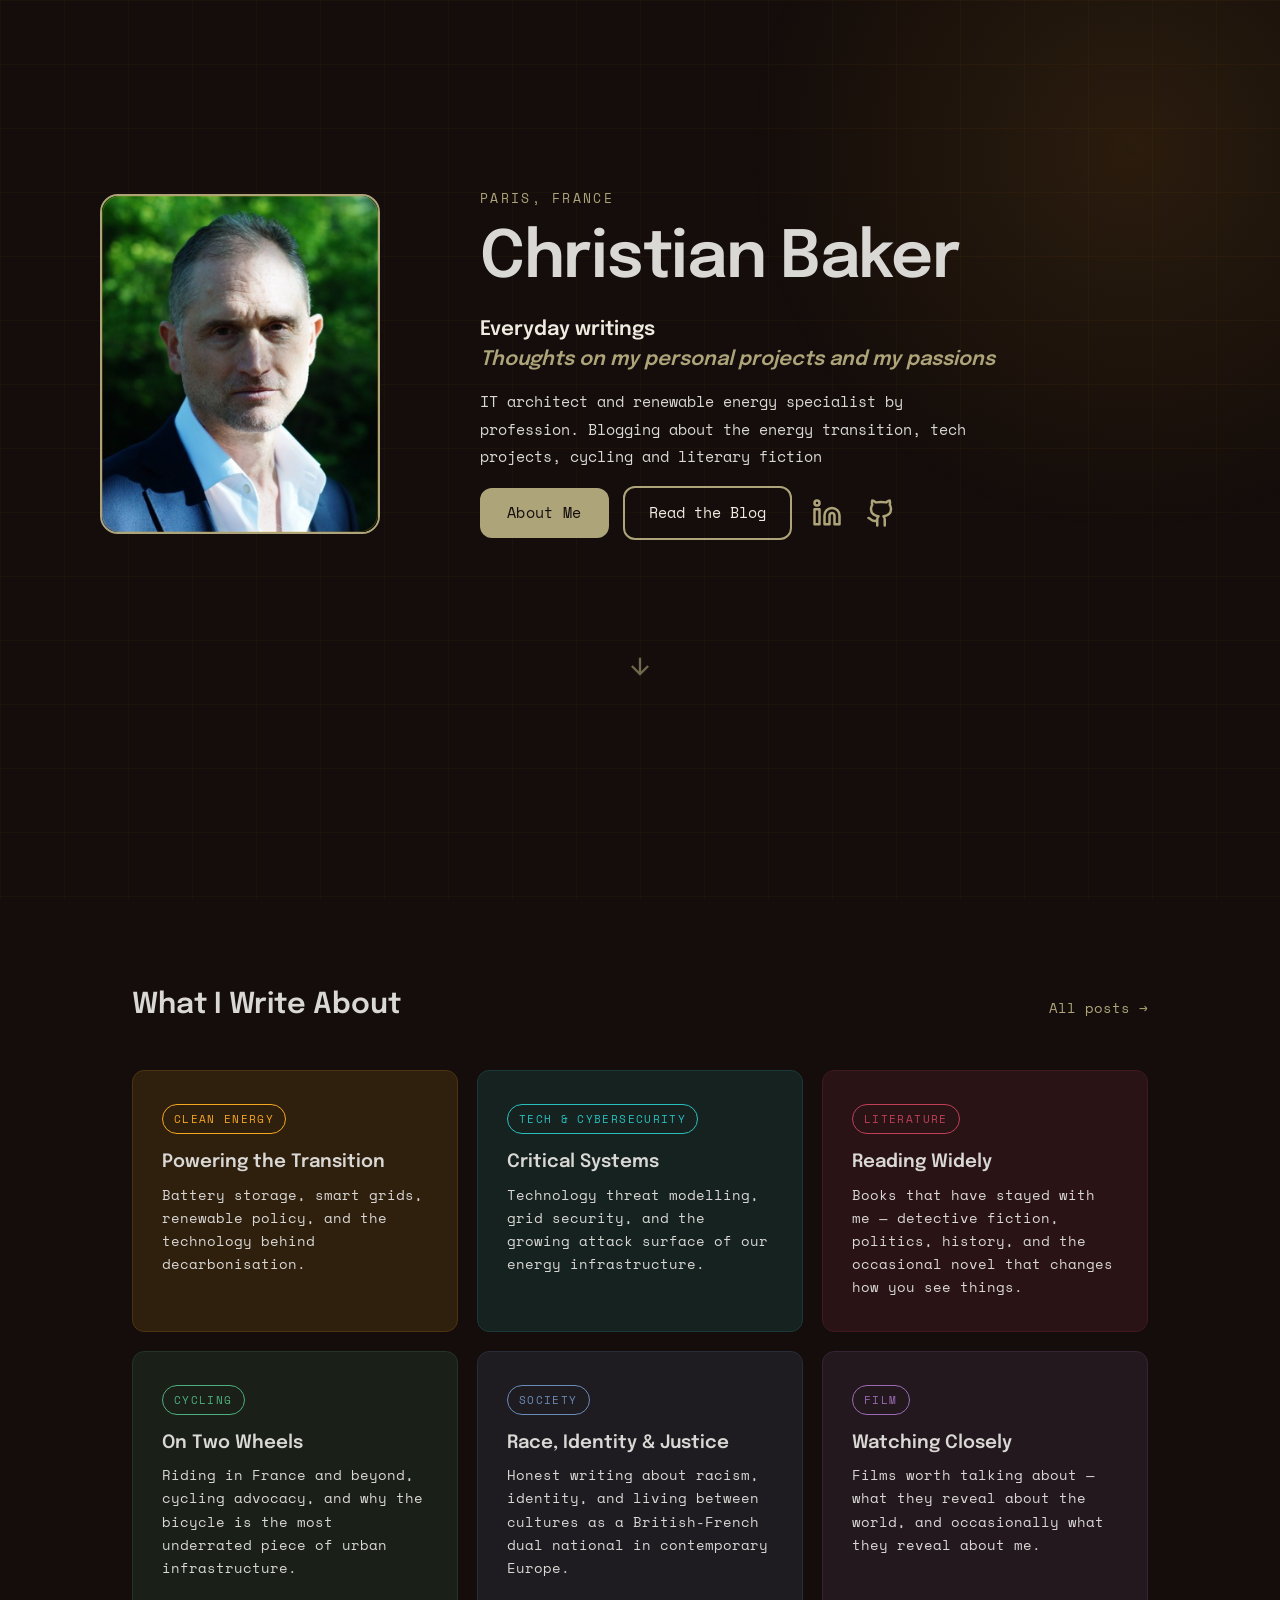
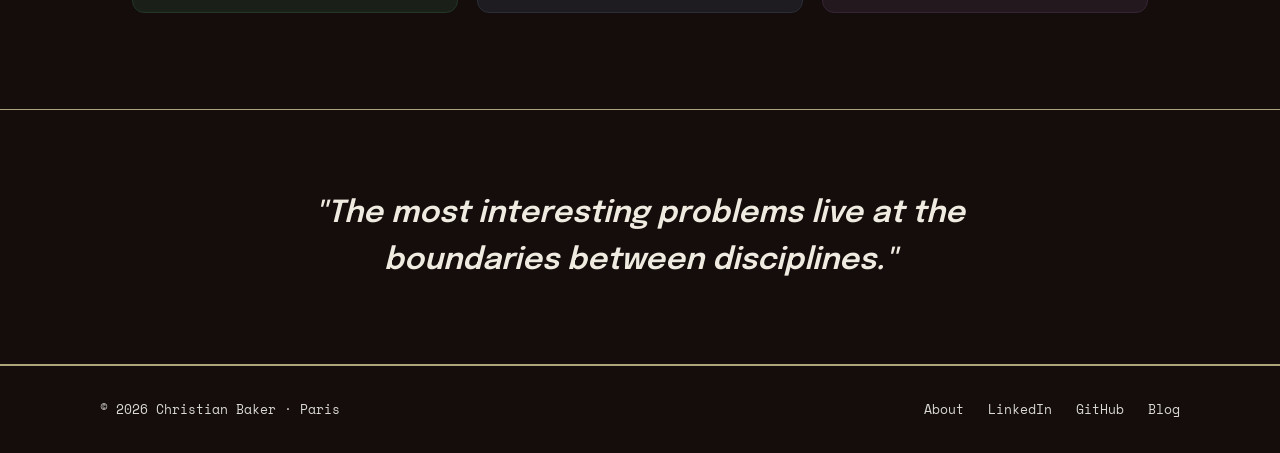
==== commit ad0338be: "Modified text and title" ====
--- a/landing/index.html
+++ b/landing/index.html
@@ -22,7 +22,6 @@
 
         <div class="hero-photo-col">
           <div class="photo-frame">
-            <!--<div class="photo-placeholder"><span>CB</span></div> -->
             <img src="assets/christian-baker.jpg" aslt="Christian Baker" /> 
           </div>
         </div>
@@ -88,9 +87,9 @@
           <a href="/blog/tag/cybersecurity" class="topic-card topic-cyber">
             <div class="topic-bg"></div>
             <div class="topic-content">
-              <span class="topic-tag">Cybersecurity</span>
-              <h3>Securing Critical Systems</h3>
-              <p>Threat modelling, grid security, and the growing attack surface of our energy infrastructure.</p>
+              <span class="topic-tag">Tech & Cybersecurity</span>
+              <h3>Critical Systems</h3>
+              <p>Technology threat modelling, grid security, and the growing attack surface of our energy infrastructure.</p>
             </div>
           </a>
 
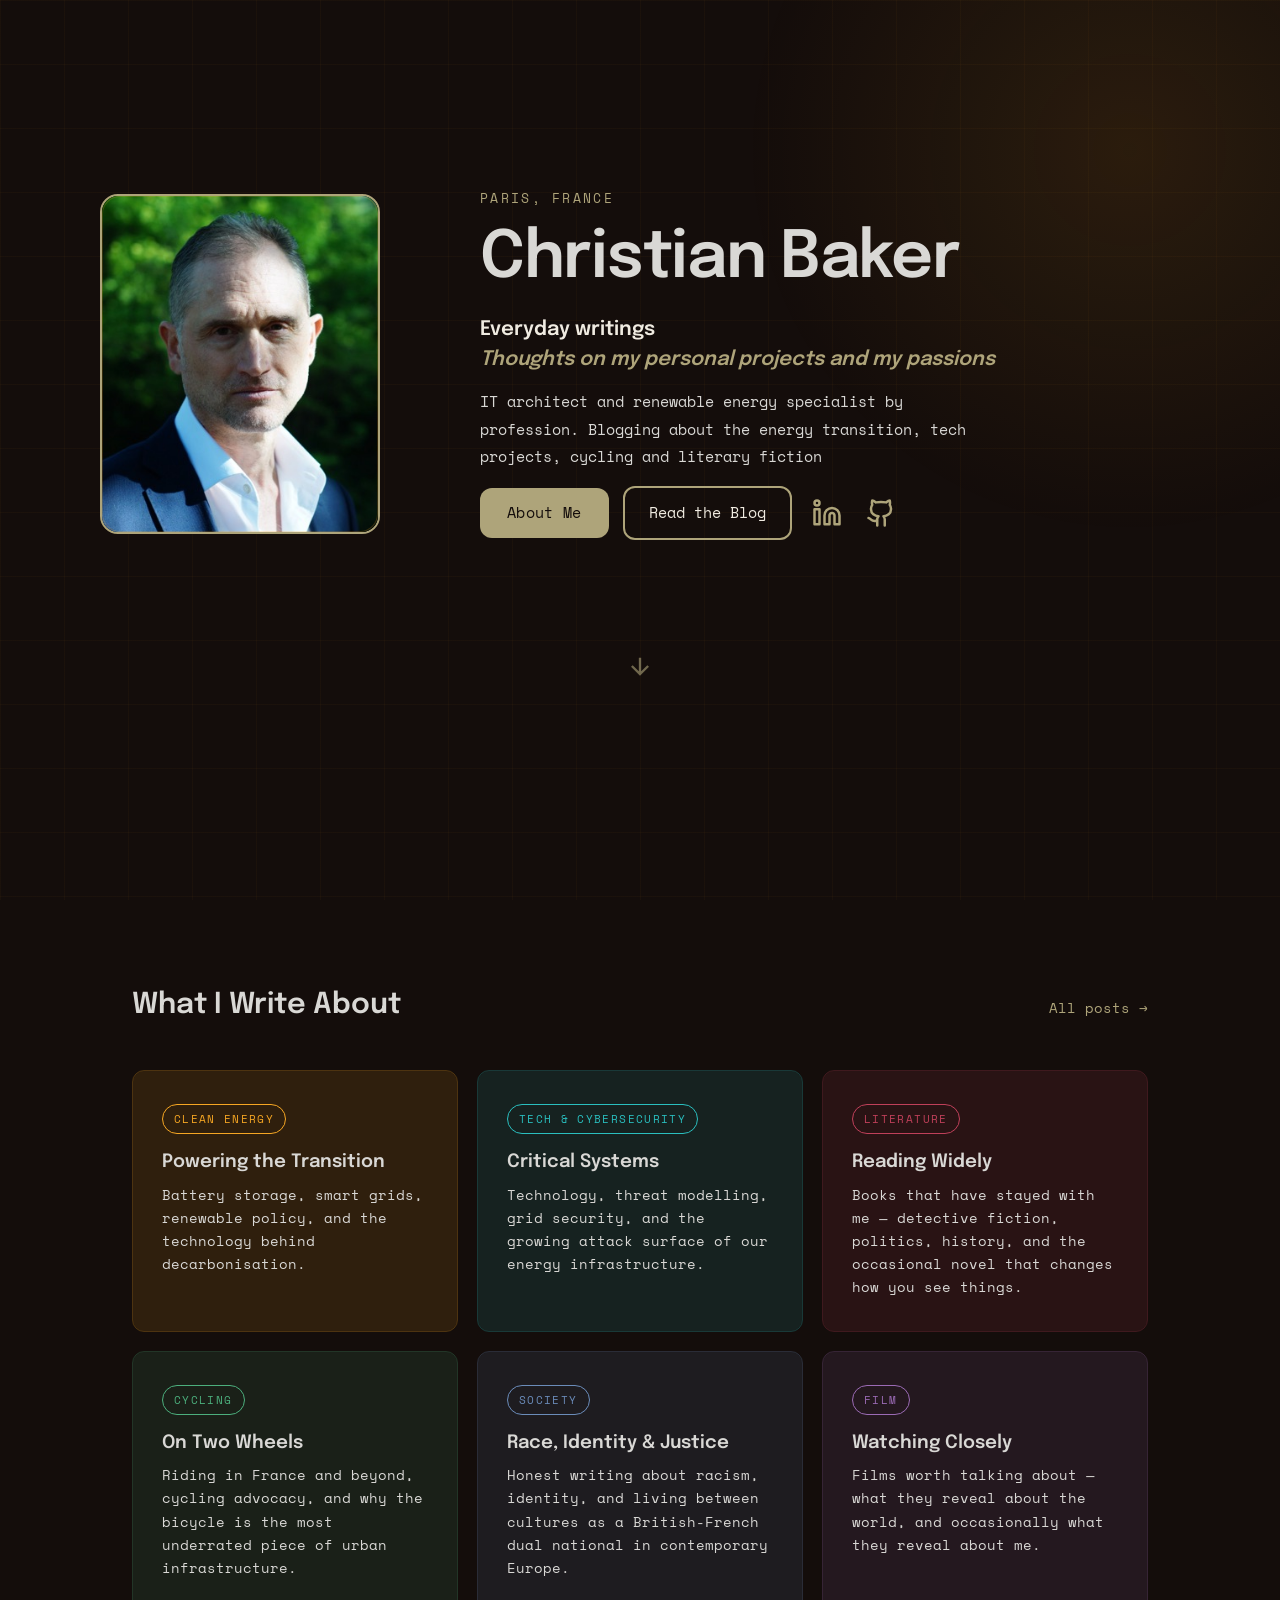
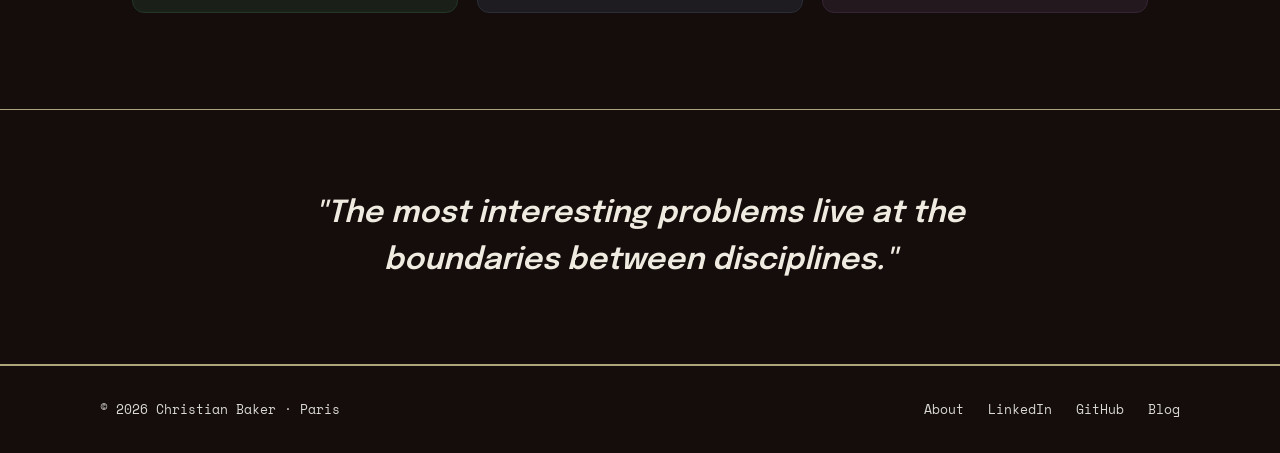
==== commit 5e96d98e: "Text correction" ====
--- a/landing/index.html
+++ b/landing/index.html
@@ -89,7 +89,7 @@
             <div class="topic-content">
               <span class="topic-tag">Tech & Cybersecurity</span>
               <h3>Critical Systems</h3>
-              <p>Technology threat modelling, grid security, and the growing attack surface of our energy infrastructure.</p>
+              <p>Technology, threat modelling, grid security, and the growing attack surface of our energy infrastructure.</p>
             </div>
           </a>
 
